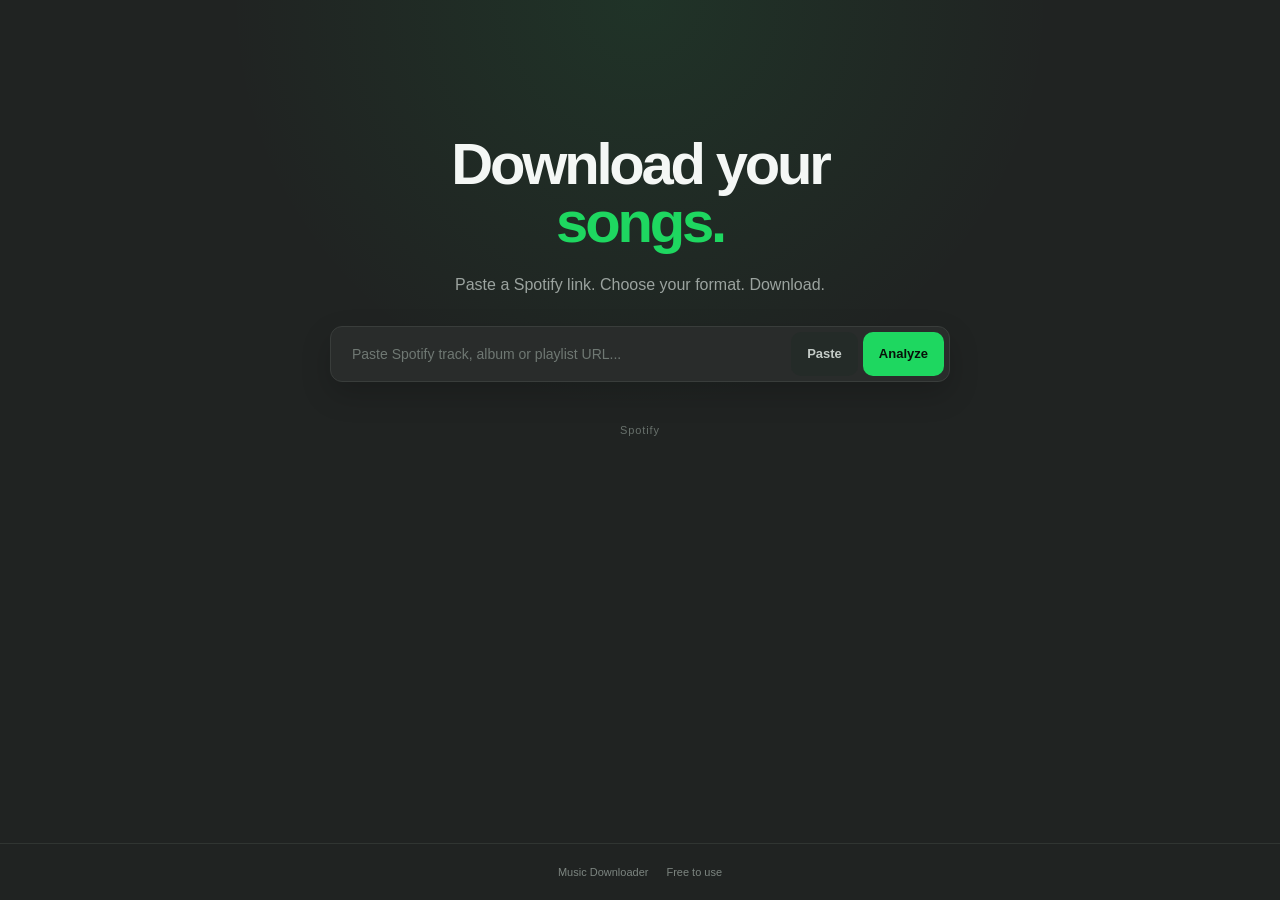
==== frontend/index.html @ bbc94697 "Initial Music Downloader" ====
<!DOCTYPE html>
<html lang="en">

<head>

    <meta charset="UTF-8">

    <meta
        name="viewport"
        content="width=device-width, initial-scale=1.0"
    >

    <title>
        Music Downloader — Download Spotify Music
    </title>

    <meta
        name="description"
        content="Download music from Spotify links in your preferred audio format."
    >

    <link
        rel="stylesheet"
        href="style.css"
    >

</head>


<body>

    <main>

        <!-- ==================================================
                HERO
        =================================================== -->

        <section class="hero">

            <div class="hero-content">

                


                <h1>
    Download your
    <span>songs.</span>
</h1>


<p class="hero-description">

    Paste a Spotify link. Choose your format. Download.

</p>


                <!-- DOWNLOAD BOX -->

                <div class="download-box">

                    <input
                        type="text"
                        id="spotifyUrl"
                        placeholder="Paste Spotify track, album or playlist URL..."
                        autocomplete="off"
                    >


                    <button
                        type="button"
                        id="pasteButton"
                    >
                        Paste
                    </button>


                    <button
                        type="button"
                        id="analyzeButton"
                    >
                        Analyze
                    </button>

                </div>


                <p
                    class="input-note"
                    id="inputNote"
                ></p>


                <div class="supported">

                    <span>
                        Spotify
                    </span>

                </div>

            </div>

        </section>


        <!-- ==================================================
             RESULTS
        =================================================== -->

        <section
            class="results"
            id="results"
            style="display: none;"
        >

            <div class="results-container">


                <div class="results-header">

                    <div>

                        <span>
                            YOUR MUSIC
                        </span>

                        <h2>
                            Ready to download
                        </h2>

                    </div>


                    <button
                        type="button"
                        id="closeResults"
                        class="close-results"
                    >
                        ×
                    </button>

                </div>


                <!-- TRACK -->

                <div class="track-card">


                    <div class="track-info">

                        <img
                            src=""
                            id="trackThumbnail"
                            class="track-thumbnail"
                            alt="Album artwork"
                        >


                        <div class="track-details">

                            <h3
                                id="trackTitle"
                            >
                                Track title
                            </h3>


                            <p
                                id="trackArtist"
                            >
                                Artist
                            </p>

                        </div>

                    </div>


                    <!-- DOWNLOAD OPTIONS -->

                    <div class="download-options">


                        <div class="option-heading">

                            <div>

                                <h3>
                                    Download
                                </h3>

                                <span>
                                    Choose your audio format and quality.
                                </span>

                            </div>

                        </div>


                        <div class="download-controls">


                            <select
                                id="audioFormat"
                            >

                                <option value="mp3">
                                    MP3
                                </option>

                                <option value="m4a">
                                    M4A
                                </option>

                                <option value="opus">
                                    Opus
                                </option>

                                <option value="ogg">
                                    OGG
                                </option>

                                <option value="flac">
                                    FLAC
                                </option>

                                <option value="wav">
                                    WAV
                                </option>

                            </select>


                            <select
                                id="audioBitrate"
                            >

                                <option value="128k">
                                    128 kbps
                                </option>

                                <option value="192k">
                                    192 kbps
                                </option>

                                <option
                                    value="320k"
                                    selected
                                >
                                    320 kbps
                                </option>

                            </select>


                            <button
                                type="button"
                                id="downloadButton"
                            >
                                Download
                            </button>

                        </div>

                    </div>

                </div>

            </div>

        </section>


        <!-- ==================================================
             FOOTER
        =================================================== -->

        <footer>

            <span>
                Music Downloader
            </span>

            <span>
                Free to use
            </span>

        </footer>

    </main>


    <script
        src="script.js"
    ></script>

</body>

</html>
---- frontend/style.css ----
/* =========================================================
   RESET
========================================================= */

* {
    margin: 0;
    padding: 0;
    box-sizing: border-box;
}


html {
    scroll-behavior: smooth;
}


body {
    font-family:
        Inter,
        -apple-system,
        BlinkMacSystemFont,
        "Segoe UI",
        Roboto,
        Helvetica,
        Arial,
        sans-serif;

    background: #202322;
    color: #f4f7f5;

    min-height: 100vh;
}


/* =========================================================
   MAIN
========================================================= */

main {
    min-height: 100vh;

    display: flex;
    flex-direction: column;
}


/* =========================================================
   HERO
========================================================= */

.hero {
    min-height: 64vh;

    display: flex;
    align-items: center;
    justify-content: center;

    padding: 55px 24px 60px;

    background:
        radial-gradient(
            circle at 50% 0%,
            rgba(30, 215, 96, 0.09),
            transparent 48%
        ),
        #202322;
}


.hero-content {
    width: 100%;
    max-width: 820px;

    text-align: center;
}


/* =========================================================
   HERO TITLE
========================================================= */

.hero h1 {
    margin-top: 0;

    font-size: clamp(40px, 5.5vw, 58px);

    line-height: 1;

    letter-spacing: -0.055em;

    font-weight: 750;
}


.hero h1 span {
    display: block;

    color: #1ed760;
}


/* =========================================================
   HERO DESCRIPTION
========================================================= */

.hero-description {
    max-width: 500px;

    margin: 22px auto 0;

    color: #9ba39f;

    font-size: 16px;

    line-height: 1.55;
}


/* =========================================================
   DOWNLOAD BOX
========================================================= */

.download-box {
    width: 100%;
    max-width: 620px;

    margin: 28px auto 0;

    padding: 5px;

    display: flex;
    align-items: center;

    background: #292c2b;

    border: 1px solid #393d3b;

    border-radius: 12px;

    box-shadow:
        0 12px 30px rgba(0, 0, 0, 0.18);
}


.download-box input {
    flex: 1;

    min-width: 0;

    height: 44px;

    padding: 0 16px;

    border: none;
    outline: none;

    background: transparent;

    color: #f4f7f5;

    font-size: 14px;
}


.download-box input::placeholder {
    color: #6f7873;
}


.download-box button {
    height: 44px;

    padding: 0 16px;

    border: none;

    border-radius: 10px;

    font-size: 13px;

    font-weight: 700;

    cursor: pointer;

    transition:
        transform 0.2s ease,
        background 0.2s ease,
        opacity 0.2s ease;
}


#pasteButton {
    margin-right: 5px;

    background: #242b28;

    color: #c4cbc7;
}


#pasteButton:hover {
    background: #2c3531;
}


#analyzeButton {
    background: #1ed760;

    color: #071109;
}


#analyzeButton:hover {
    background: #24e06a;

    transform: translateY(-1px);
}


#analyzeButton:disabled {
    opacity: 0.6;

    cursor: wait;

    transform: none;
}


.download-box button:active {
    transform: translateY(1px);
}


/* =========================================================
   INPUT NOTE
========================================================= */

.input-note {
    min-height: 20px;

    margin-top: 10px;

    color: #ff6b6b;

    font-size: 12px;
}


/* =========================================================
   SUPPORTED
========================================================= */

.supported {
    margin-top: 12px;

    color: #68716c;

    font-size: 11px;

    letter-spacing: 0.08em;
}


/* =========================================================
   RESULTS
========================================================= */

.results {
    padding: 10px 24px 55px;

    background: #252827;

    border-top: 1px solid #343836;
}


.results-container {
    width: 100%;
    max-width: 820px;

    margin: 0 auto;
}


/* =========================================================
   RESULTS HEADER
========================================================= */

.results-header {
    display: flex;
    align-items: flex-start;
    justify-content: space-between;

    max-width: 760px;

    margin: 0 auto 18px;
}


.results-header > div > span {
    color: #1ed760;

    font-size: 10px;

    font-weight: 700;

    letter-spacing: 0.14em;
}


.results-header h2 {
    margin-top: 5px;

    color: #f4f7f5;

    font-size: 25px;

    line-height: 1.1;

    letter-spacing: -0.035em;
}


.close-results {
    width: 34px;
    height: 34px;

    border: 1px solid #303834;

    border-radius: 50%;

    background: #1b201e;

    color: #aeb6b1;

    font-size: 20px;

    font-weight: 300;

    line-height: 1;

    cursor: pointer;

    transition:
        background 0.2s ease,
        color 0.2s ease;
}


.close-results:hover {
    background: #1ed760;

    color: #071109;

    border-color: #1ed760;
}


/* =========================================================
   TRACK CARD
========================================================= */

.track-card {
    overflow: hidden;

    max-width: 760px;

    margin: 0 auto;

    border: 1px solid #343a37;

    border-radius: 16px;

    background: #202422;

    box-shadow:
        0 12px 30px rgba(0, 0, 0, 0.18);
}


/* =========================================================
   TRACK INFO
========================================================= */

.track-info {
    display: flex;
    align-items: center;

    gap: 16px;

    padding: 16px 18px;
}


.track-thumbnail {
    width: 78px;
    height: 78px;

    flex-shrink: 0;

    object-fit: cover;

    border-radius: 11px;

    background: #252b28;

    box-shadow:
        0 6px 18px rgba(0, 0, 0, 0.25);
}


.track-details h3 {
    color: #f4f7f5;

    font-size: 19px;

    line-height: 1.15;

    letter-spacing: -0.035em;
}


.track-details p {
    margin-top: 5px;

    color: #89928d;

    font-size: 13px;
}


/* =========================================================
   DOWNLOAD OPTIONS
========================================================= */

.download-options {
    padding: 16px 18px;

    border-top: 1px solid #343a37;

    background: #1d211f;
}


.option-heading h3 {
    color: #f4f7f5;

    font-size: 15px;

    letter-spacing: -0.02em;
}


.option-heading span {
    display: block;

    margin-top: 4px;

    color: #77807b;

    font-size: 11px;
}


/* =========================================================
   DOWNLOAD CONTROLS
========================================================= */

.download-controls {
    display: flex;

    gap: 8px;

    margin-top: 13px;
}


.download-controls select {
    height: 44px;

    padding: 0 12px;

    border: 1px solid #303834;

    border-radius: 9px;

    outline: none;

    background: #252a27;

    color: #dce2df;

    font-size: 12px;

    cursor: pointer;
}


.download-controls select:focus {
    border-color: #1ed760;
}


#audioFormat {
    width: 110px;
}


#audioBitrate {
    width: 125px;
}


#downloadButton {
    flex: 1;

    height: 44px;

    border: none;

    border-radius: 9px;

    background: #1ed760;

    color: #071109;

    font-size: 12px;

    font-weight: 700;

    cursor: pointer;

    transition:
        background 0.2s ease,
        transform 0.2s ease;
}


#downloadButton:hover {
    background: #24e06a;

    transform: translateY(-1px);
}


/* =========================================================
   FOOTER
========================================================= */

footer {
    margin-top: auto;

    padding: 22px;

    display: flex;
    align-items: center;
    justify-content: center;

    gap: 18px;

    border-top: 1px solid #303532;

    background: #202322;

    color: #7c8580;

    font-size: 11px;
}


/* =========================================================
   RESPONSIVE — TABLET
========================================================= */

@media (max-width: 700px) {

    .hero {
        min-height: 62vh;

        padding: 50px 18px;
    }


    .hero h1 {
        font-size: clamp(44px, 13vw, 65px);
    }


    .hero-description {
        font-size: 15px;
    }


    .download-box {
        flex-wrap: wrap;

        padding: 7px;
    }


    .download-box input {
        width: 100%;

        flex-basis: 100%;

        height: 44px;
    }


    #pasteButton,
    #analyzeButton {
        flex: 1;

        margin-top: 5px;
    }


    #pasteButton {
        margin-right: 3px;
    }


    #analyzeButton {
        margin-left: 3px;
    }


    .results {
        padding: 38px 18px 50px;
    }


    .results-header {
        margin-bottom: 16px;
    }


    .results-header h2 {
        font-size: 23px;
    }


    .track-info {
        padding: 15px 16px;

        gap: 14px;
    }


    .track-thumbnail {
        width: 72px;
        height: 72px;
    }


    .track-details h3 {
        font-size: 18px;
    }


    .download-options {
        padding: 15px 16px;
    }


    .download-controls {
        flex-wrap: wrap;
    }


    .download-controls select {
        flex: 1;

        min-width: 120px;
    }


    #downloadButton {
        flex-basis: 100%;
    }

}


/* =========================================================
   RESPONSIVE — MOBILE
========================================================= */

@media (max-width: 480px) {

    .hero {
        min-height: 60vh;

        padding-top: 40px;
    }


    .hero h1 {
        font-size: 40px;
    }


    .hero-description {
        margin-top: 18px;

        font-size: 14px;
    }


    .download-box {
        margin-top: 27px;
    }


    .download-box input {
        font-size: 13px;
    }


    .download-box button {
        font-size: 12px;

        padding: 0 13px;
    }


    .results-header h2 {
        font-size: 22px;
    }


    .track-info {
        gap: 12px;
    }


    .track-thumbnail {
        width: 65px;
        height: 65px;

        border-radius: 9px;
    }


    .track-details h3 {
        font-size: 16px;
    }


    .track-details p {
        font-size: 12px;
    }


    .download-controls {
        display: grid;

        grid-template-columns: 1fr 1fr;
    }


    .download-controls select {
        width: 100%;

        min-width: 0;
    }


    #downloadButton {
        width: 100%;
    }


    footer {
        flex-direction: column;

        gap: 6px;
    }

}
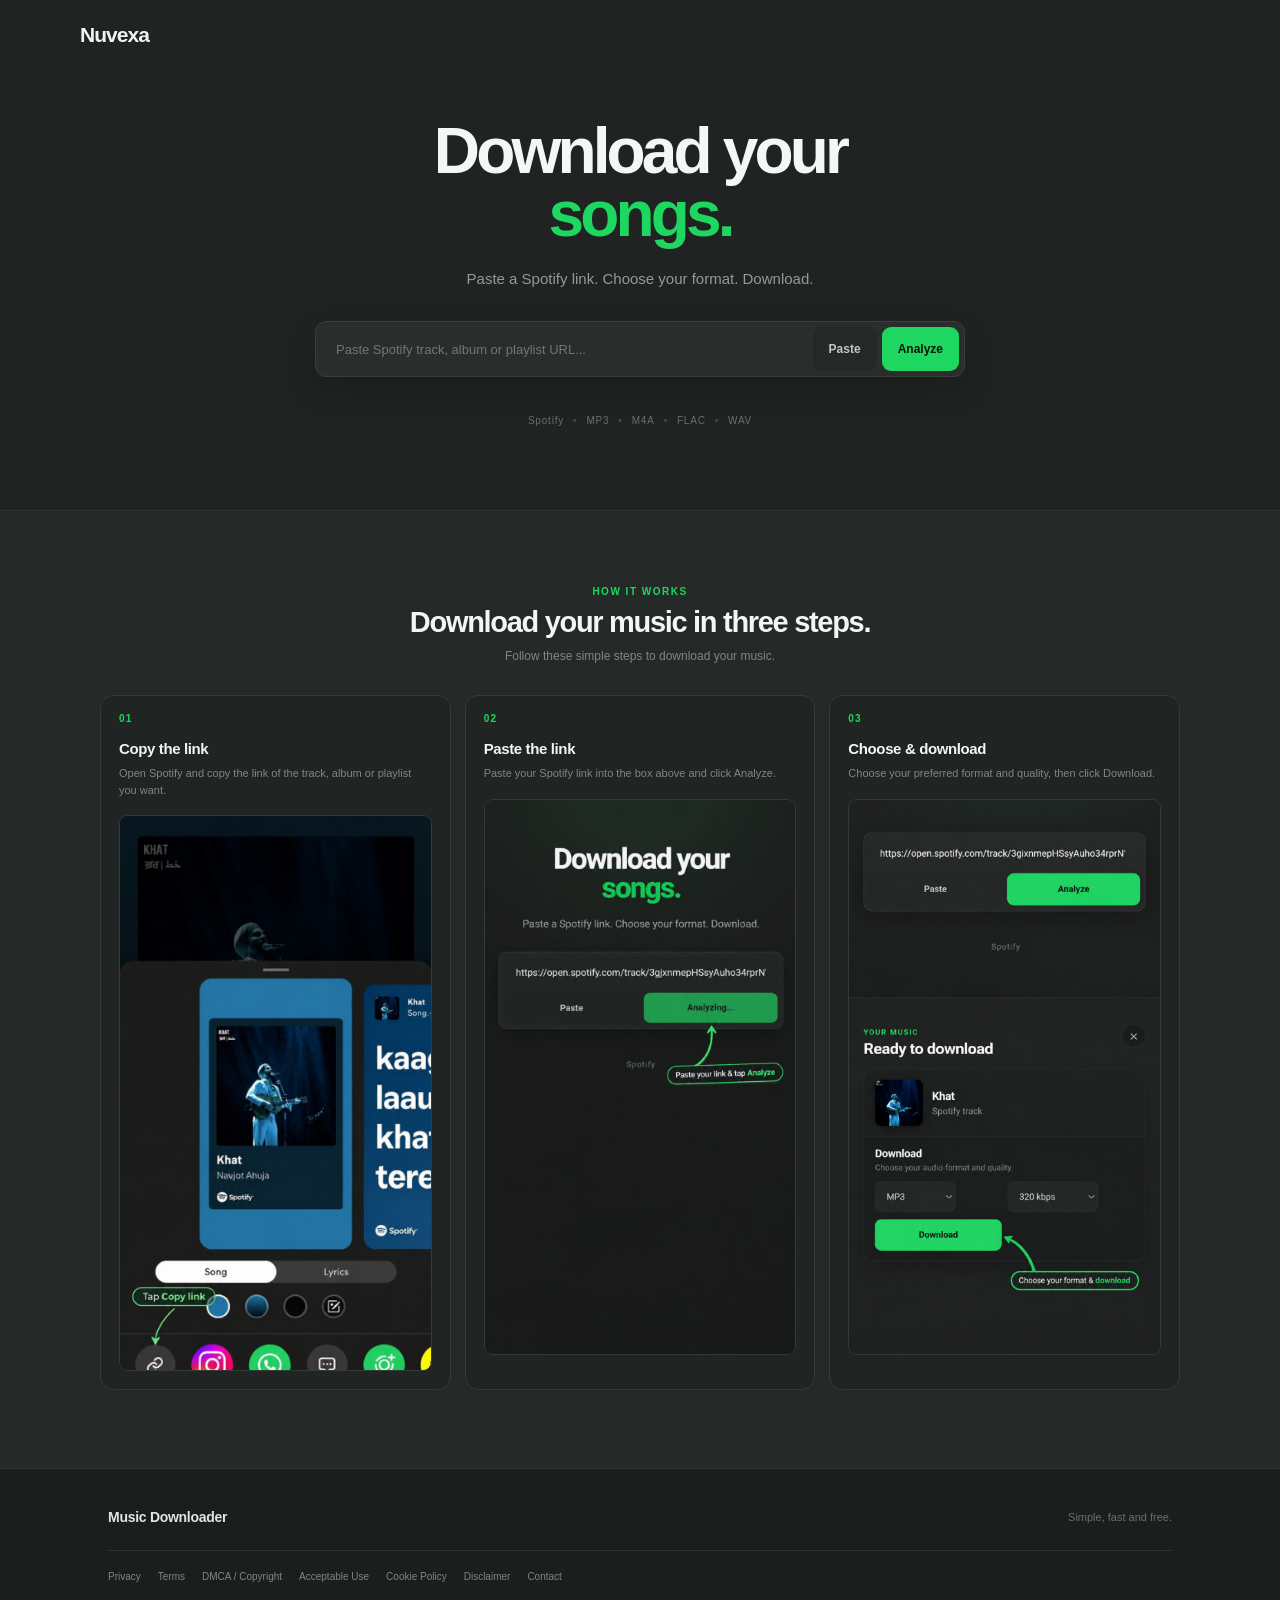
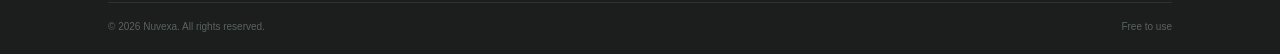
==== commit efb04103: "Add tutorial section to music downloader" ====
--- a/frontend/index.html
+++ b/frontend/index.html
@@ -10,9 +10,7 @@
         content="width=device-width, initial-scale=1.0"
     >
 
-    <title>
-        Music Downloader — Download Spotify Music
-    </title>
+    <title>Music Downloader — Download Spotify Music</title>
 
     <meta
         name="description"
@@ -20,39 +18,58 @@
     >
 
     <link
+        rel="icon"
+        type="image/png"
+        href="favicon.png"
+    >
+
+    <link
         rel="stylesheet"
         href="style.css"
     >
 
 </head>
 
-
 <body>
 
     <main>
 
         <!-- ==================================================
-                HERO
+             HEADER
         =================================================== -->
 
+        <header class="top-header">
+
+            <div class="top-header-inner">
+
+                <a
+                    href="#"
+                    class="nuvexa-brand"
+                >
+                    Nuvexa
+                </a>
+
+            </div>
+
+        </header>
+
+
+        <!-- ==================================================
+             HERO
+        =================================================== -->
+
         <section class="hero">
 
             <div class="hero-content">
 
-                
-
-
                 <h1>
-    Download your
-    <span>songs.</span>
-</h1>
-
-
-<p class="hero-description">
-
-    Paste a Spotify link. Choose your format. Download.
-
-</p>
+                    Download your
+                    <span>songs.</span>
+                </h1>
+
+                <p class="hero-description">
+                    Paste a Spotify link. Choose your format. Download.
+                </p>
 
 
                 <!-- DOWNLOAD BOX -->
@@ -66,7 +83,6 @@
                         autocomplete="off"
                     >
 
-
                     <button
                         type="button"
                         id="pasteButton"
@@ -74,7 +90,6 @@
                         Paste
                     </button>
 
-
                     <button
                         type="button"
                         id="analyzeButton"
@@ -93,9 +108,11 @@
 
                 <div class="supported">
 
-                    <span>
-                        Spotify
-                    </span>
+                    <span>Spotify</span>
+                    <span>MP3</span>
+                    <span>M4A</span>
+                    <span>FLAC</span>
+                    <span>WAV</span>
 
                 </div>
 
@@ -116,7 +133,6 @@
 
             <div class="results-container">
 
-
                 <div class="results-header">
 
                     <div>
@@ -130,7 +146,6 @@
                         </h2>
 
                     </div>
-
 
                     <button
                         type="button"
@@ -143,10 +158,7 @@
                 </div>
 
 
-                <!-- TRACK -->
-
                 <div class="track-card">
-
 
                     <div class="track-info">
 
@@ -157,19 +169,13 @@
                             alt="Album artwork"
                         >
 
-
                         <div class="track-details">
 
-                            <h3
-                                id="trackTitle"
-                            >
+                            <h3 id="trackTitle">
                                 Track title
                             </h3>
 
-
-                            <p
-                                id="trackArtist"
-                            >
+                            <p id="trackArtist">
                                 Artist
                             </p>
 
@@ -178,34 +184,24 @@
                     </div>
 
 
-                    <!-- DOWNLOAD OPTIONS -->
-
                     <div class="download-options">
 
-
                         <div class="option-heading">
 
-                            <div>
-
-                                <h3>
-                                    Download
-                                </h3>
-
-                                <span>
-                                    Choose your audio format and quality.
-                                </span>
-
-                            </div>
+                            <h3>
+                                Download
+                            </h3>
+
+                            <span>
+                                Choose your audio format and quality.
+                            </span>
 
                         </div>
 
 
                         <div class="download-controls">
 
-
-                            <select
-                                id="audioFormat"
-                            >
+                            <select id="audioFormat">
 
                                 <option value="mp3">
                                     MP3
@@ -234,9 +230,7 @@
                             </select>
 
 
-                            <select
-                                id="audioBitrate"
-                            >
+                            <select id="audioBitrate">
 
                                 <option value="128k">
                                     128 kbps
@@ -275,27 +269,211 @@
 
 
         <!-- ==================================================
+             HOW IT WORKS
+        =================================================== -->
+
+        <section class="how-it-works">
+
+            <div class="how-container">
+
+                <div class="section-heading">
+
+                    <span>
+                        HOW IT WORKS
+                    </span>
+
+                    <h2>
+                        Download your music in three steps.
+                    </h2>
+
+                    <p>
+                        Follow these simple steps to download your music.
+                    </p>
+
+                </div>
+
+
+                <div class="steps">
+
+                    <!-- STEP 01 -->
+
+                    <article class="step">
+
+                        <div class="step-number">
+                            01
+                        </div>
+
+                        <div class="step-content">
+
+                            <h3>
+                                Copy the link
+                            </h3>
+
+                            <p>
+                                Open Spotify and copy the link of the track, album or playlist you want.
+                            </p>
+
+
+                            <div class="screenshot-placeholder">
+
+                                <img
+                                    src="images/how-to-copy-link.png"
+                                    alt="How to copy a Spotify link"
+                                >
+
+                            </div>
+
+                        </div>
+
+                    </article>
+
+
+                    <!-- STEP 02 -->
+
+                    <article class="step">
+
+                        <div class="step-number">
+                            02
+                        </div>
+
+                        <div class="step-content">
+
+                            <h3>
+                                Paste the link
+                            </h3>
+
+                            <p>
+                                Paste your Spotify link into the box above and click Analyze.
+                            </p>
+
+
+                            <div class="screenshot-placeholder">
+
+                                <img
+                                    src="images/how-to-paste-link.png"
+                                    alt="How to paste a Spotify link"
+                                >
+
+                            </div>
+
+                        </div>
+
+                    </article>
+
+
+                    <!-- STEP 03 -->
+
+                    <article class="step">
+
+                        <div class="step-number">
+                            03
+                        </div>
+
+                        <div class="step-content">
+
+                            <h3>
+                                Choose & download
+                            </h3>
+
+                            <p>
+                                Choose your preferred format and quality, then click Download.
+                            </p>
+
+
+                            <div class="screenshot-placeholder">
+
+                                <img
+                                    src="images/how-to-download.png"
+                                    alt="How to download the music"
+                                >
+
+                            </div>
+
+                        </div>
+
+                    </article>
+
+                </div>
+
+            </div>
+
+        </section>
+
+
+        <!-- ==================================================
              FOOTER
         =================================================== -->
 
-        <footer>
-
-            <span>
-                Music Downloader
-            </span>
-
-            <span>
-                Free to use
-            </span>
+        <footer class="site-footer">
+
+            <div class="footer-inner">
+
+                <div class="footer-main">
+
+                    <div class="footer-brand">
+                        Music Downloader
+                    </div>
+
+                    <p>
+                        Simple, fast and free.
+                    </p>
+
+                </div>
+
+
+                <div class="footer-links">
+
+                    <a href="#">
+                        Privacy
+                    </a>
+
+                    <a href="#">
+                        Terms
+                    </a>
+
+                    <a href="#">
+                        DMCA / Copyright
+                    </a>
+
+                    <a href="#">
+                        Acceptable Use
+                    </a>
+
+                    <a href="#">
+                        Cookie Policy
+                    </a>
+
+                    <a href="#">
+                        Disclaimer
+                    </a>
+
+                    <a href="#">
+                        Contact
+                    </a>
+
+                </div>
+
+
+                <div class="footer-bottom">
+
+                    <span>
+                        © 2026 Nuvexa. All rights reserved.
+                    </span>
+
+                    <span>
+                        Free to use
+                    </span>
+
+                </div>
+
+            </div>
 
         </footer>
 
     </main>
 
 
-    <script
-        src="script.js"
-    ></script>
+    <script src="script.js"></script>
 
 </body>
 
--- a/frontend/style.css
+++ b/frontend/style.css
@@ -8,11 +8,9 @@
     box-sizing: border-box;
 }
 
-
 html {
     scroll-behavior: smooth;
 }
-
 
 body {
     font-family:
@@ -25,22 +23,55 @@
         Arial,
         sans-serif;
 
-    background: #202322;
-    color: #f4f7f5;
-
+    background: #202321;
+    color: #f3f6f4;
     min-height: 100vh;
 }
 
-
-/* =========================================================
-   MAIN
-========================================================= */
-
-main {
-    min-height: 100vh;
-
-    display: flex;
-    flex-direction: column;
+button,
+input,
+select {
+    font: inherit;
+}
+
+a {
+    color: inherit;
+    text-decoration: none;
+}
+
+
+/* =========================================================
+   HEADER
+========================================================= */
+
+.top-header {
+    width: 100%;
+    padding: 24px 28px 0;
+    background: #202321;
+}
+
+.top-header-inner {
+    width: 100%;
+    max-width: 1120px;
+    margin: 0 auto;
+}
+
+.nuvexa-brand {
+    display: inline-block;
+
+    color: #f0f4f1;
+
+    font-size: 21px;
+    line-height: 1;
+    font-weight: 750;
+
+    letter-spacing: -0.045em;
+
+    transition: color 0.2s ease;
+}
+
+.nuvexa-brand:hover {
+    color: #1ed760;
 }
 
 
@@ -49,28 +80,14 @@
 ========================================================= */
 
 .hero {
-    min-height: 64vh;
-
-    display: flex;
-    align-items: center;
-    justify-content: center;
-
-    padding: 55px 24px 60px;
-
-    background:
-        radial-gradient(
-            circle at 50% 0%,
-            rgba(30, 215, 96, 0.09),
-            transparent 48%
-        ),
-        #202322;
-}
-
+    padding: 74px 24px 84px;
+    background: #202321;
+}
 
 .hero-content {
     width: 100%;
     max-width: 820px;
-
+    margin: 0 auto;
     text-align: center;
 }
 
@@ -82,19 +99,17 @@
 .hero h1 {
     margin-top: 0;
 
-    font-size: clamp(40px, 5.5vw, 58px);
-
-    line-height: 1;
-
-    letter-spacing: -0.055em;
-
-    font-weight: 750;
-}
-
+    color: #f4f7f5;
+
+    font-size: clamp(44px, 6vw, 64px);
+    line-height: 0.98;
+
+    letter-spacing: -0.06em;
+    font-weight: 760;
+}
 
 .hero h1 span {
     display: block;
-
     color: #1ed760;
 }
 
@@ -104,15 +119,14 @@
 ========================================================= */
 
 .hero-description {
-    max-width: 500px;
+    max-width: 520px;
 
     margin: 22px auto 0;
 
-    color: #9ba39f;
-
-    font-size: 16px;
-
-    line-height: 1.55;
+    color: #929b96;
+
+    font-size: 15px;
+    line-height: 1.6;
 }
 
 
@@ -122,109 +136,89 @@
 
 .download-box {
     width: 100%;
-    max-width: 620px;
-
-    margin: 28px auto 0;
-
+    max-width: 650px;
+
+    margin: 30px auto 0;
     padding: 5px;
 
     display: flex;
     align-items: center;
 
-    background: #292c2b;
-
-    border: 1px solid #393d3b;
-
-    border-radius: 12px;
+    background: #292d2b;
+
+    border: 1px solid #393e3b;
+    border-radius: 11px;
 
     box-shadow:
-        0 12px 30px rgba(0, 0, 0, 0.18);
-}
-
+        0 14px 32px rgba(0, 0, 0, 0.16);
+}
 
 .download-box input {
     flex: 1;
-
     min-width: 0;
 
     height: 44px;
-
-    padding: 0 16px;
+    padding: 0 15px;
 
     border: none;
     outline: none;
 
     background: transparent;
 
-    color: #f4f7f5;
-
-    font-size: 14px;
-}
-
+    color: #f2f5f3;
+
+    font-size: 13px;
+}
 
 .download-box input::placeholder {
     color: #6f7873;
 }
 
-
 .download-box button {
     height: 44px;
 
     padding: 0 16px;
 
     border: none;
-
-    border-radius: 10px;
-
-    font-size: 13px;
-
+    border-radius: 9px;
+
+    font-size: 12px;
     font-weight: 700;
 
     cursor: pointer;
 
     transition:
+        background 0.2s ease,
         transform 0.2s ease,
-        background 0.2s ease,
         opacity 0.2s ease;
 }
-
 
 #pasteButton {
     margin-right: 5px;
 
-    background: #242b28;
-
-    color: #c4cbc7;
-}
-
+    background: #242826;
+    color: #c1c9c4;
+}
 
 #pasteButton:hover {
-    background: #2c3531;
-}
-
+    background: #303632;
+}
 
 #analyzeButton {
     background: #1ed760;
-
     color: #071109;
 }
-
 
 #analyzeButton:hover {
     background: #24e06a;
-
     transform: translateY(-1px);
 }
-
 
 #analyzeButton:disabled {
     opacity: 0.6;
-
     cursor: wait;
-
     transform: none;
 }
-
 
 .download-box button:active {
     transform: translateY(1px);
@@ -236,13 +230,13 @@
 ========================================================= */
 
 .input-note {
-    min-height: 20px;
-
-    margin-top: 10px;
-
-    color: #ff6b6b;
-
-    font-size: 12px;
+    min-height: 18px;
+
+    margin-top: 9px;
+
+    color: #ff7777;
+
+    font-size: 11px;
 }
 
 
@@ -251,33 +245,44 @@
 ========================================================= */
 
 .supported {
-    margin-top: 12px;
+    margin-top: 11px;
+
+    display: flex;
+    justify-content: center;
+    align-items: center;
+
+    gap: 9px;
 
     color: #68716c;
 
-    font-size: 11px;
-
+    font-size: 10px;
     letter-spacing: 0.08em;
 }
 
+.supported span:not(:last-child)::after {
+    content: "•";
+
+    margin-left: 9px;
+
+    color: #464d49;
+}
+
 
 /* =========================================================
    RESULTS
 ========================================================= */
 
 .results {
-    padding: 10px 24px 55px;
-
-    background: #252827;
-
-    border-top: 1px solid #343836;
-}
-
+    padding: 42px 24px 72px;
+
+    background: #202321;
+
+    border-top: 1px solid #303532;
+}
 
 .results-container {
     width: 100%;
     max-width: 820px;
-
     margin: 0 auto;
 }
 
@@ -287,54 +292,46 @@
 ========================================================= */
 
 .results-header {
+    max-width: 760px;
+
+    margin: 0 auto 17px;
+
     display: flex;
     align-items: flex-start;
     justify-content: space-between;
-
-    max-width: 760px;
-
-    margin: 0 auto 18px;
-}
-
+}
 
 .results-header > div > span {
     color: #1ed760;
 
     font-size: 10px;
-
-    font-weight: 700;
+    font-weight: 750;
 
     letter-spacing: 0.14em;
 }
-
 
 .results-header h2 {
     margin-top: 5px;
 
-    color: #f4f7f5;
-
-    font-size: 25px;
-
+    color: #f3f6f4;
+
+    font-size: 24px;
     line-height: 1.1;
 
     letter-spacing: -0.035em;
 }
 
-
 .close-results {
-    width: 34px;
-    height: 34px;
-
-    border: 1px solid #303834;
-
+    width: 32px;
+    height: 32px;
+
+    border: 1px solid #343a37;
     border-radius: 50%;
 
-    background: #1b201e;
-
-    color: #aeb6b1;
-
-    font-size: 20px;
-
+    background: #252a28;
+    color: #aab3ae;
+
+    font-size: 19px;
     font-weight: 300;
 
     line-height: 1;
@@ -343,15 +340,13 @@
 
     transition:
         background 0.2s ease,
-        color 0.2s ease;
-}
-
+        color 0.2s ease,
+        border-color 0.2s ease;
+}
 
 .close-results:hover {
     background: #1ed760;
-
     color: #071109;
-
     border-color: #1ed760;
 }
 
@@ -361,20 +356,20 @@
 ========================================================= */
 
 .track-card {
+    width: 100%;
+    max-width: 760px;
+
+    margin: 0 auto;
+
     overflow: hidden;
 
-    max-width: 760px;
-
-    margin: 0 auto;
+    background: #252927;
 
     border: 1px solid #343a37;
-
-    border-radius: 16px;
-
-    background: #202422;
+    border-radius: 14px;
 
     box-shadow:
-        0 12px 30px rgba(0, 0, 0, 0.18);
+        0 14px 34px rgba(0, 0, 0, 0.15);
 }
 
 
@@ -386,46 +381,42 @@
     display: flex;
     align-items: center;
 
-    gap: 16px;
+    gap: 15px;
 
     padding: 16px 18px;
 }
 
-
 .track-thumbnail {
-    width: 78px;
-    height: 78px;
+    width: 76px;
+    height: 76px;
 
     flex-shrink: 0;
 
     object-fit: cover;
 
-    border-radius: 11px;
-
-    background: #252b28;
+    border-radius: 10px;
+
+    background: #303632;
 
     box-shadow:
-        0 6px 18px rgba(0, 0, 0, 0.25);
-}
-
+        0 6px 18px rgba(0, 0, 0, 0.22);
+}
 
 .track-details h3 {
     color: #f4f7f5;
 
-    font-size: 19px;
-
+    font-size: 18px;
     line-height: 1.15;
 
     letter-spacing: -0.035em;
 }
-
 
 .track-details p {
     margin-top: 5px;
 
-    color: #89928d;
-
-    font-size: 13px;
+    color: #8b948f;
+
+    font-size: 12px;
 }
 
 
@@ -436,29 +427,27 @@
 .download-options {
     padding: 16px 18px;
 
+    background: #202422;
+
     border-top: 1px solid #343a37;
-
-    background: #1d211f;
-}
-
+}
 
 .option-heading h3 {
-    color: #f4f7f5;
-
-    font-size: 15px;
+    color: #f3f6f4;
+
+    font-size: 14px;
 
     letter-spacing: -0.02em;
 }
-
 
 .option-heading span {
     display: block;
 
     margin-top: 4px;
 
-    color: #77807b;
-
-    font-size: 11px;
+    color: #78817c;
+
+    font-size: 10px;
 }
 
 
@@ -471,61 +460,51 @@
 
     gap: 8px;
 
-    margin-top: 13px;
-}
-
+    margin-top: 12px;
+}
 
 .download-controls select {
-    height: 44px;
-
-    padding: 0 12px;
-
-    border: 1px solid #303834;
-
-    border-radius: 9px;
+    height: 42px;
+
+    padding: 0 11px;
+
+    border: 1px solid #353b38;
+    border-radius: 8px;
 
     outline: none;
 
-    background: #252a27;
-
+    background: #292e2b;
     color: #dce2df;
 
-    font-size: 12px;
+    font-size: 11px;
 
     cursor: pointer;
 }
-
 
 .download-controls select:focus {
     border-color: #1ed760;
 }
 
-
 #audioFormat {
-    width: 110px;
-}
-
+    width: 108px;
+}
 
 #audioBitrate {
-    width: 125px;
-}
-
+    width: 120px;
+}
 
 #downloadButton {
     flex: 1;
 
-    height: 44px;
+    height: 42px;
 
     border: none;
-
-    border-radius: 9px;
+    border-radius: 8px;
 
     background: #1ed760;
-
     color: #071109;
 
     font-size: 12px;
-
     font-weight: 700;
 
     cursor: pointer;
@@ -535,61 +514,258 @@
         transform 0.2s ease;
 }
 
-
 #downloadButton:hover {
     background: #24e06a;
-
     transform: translateY(-1px);
 }
 
 
 /* =========================================================
+   HOW IT WORKS
+========================================================= */
+
+.how-it-works {
+    padding: 70px 24px 78px;
+
+    background: #252927;
+
+    border-top: 1px solid #303532;
+}
+
+.how-container {
+    width: 100%;
+    max-width: 1080px;
+
+    margin: 0 auto;
+}
+
+.section-heading {
+    text-align: center;
+}
+
+.section-heading > span {
+    color: #1ed760;
+
+    font-size: 10px;
+    font-weight: 750;
+
+    letter-spacing: 0.15em;
+}
+
+.section-heading h2 {
+    max-width: 620px;
+
+    margin: 8px auto 0;
+
+    color: #f3f6f4;
+
+    font-size: 29px;
+    line-height: 1.1;
+
+    letter-spacing: -0.045em;
+}
+
+.section-heading p {
+    margin-top: 10px;
+
+    color: #7f8883;
+
+    font-size: 12px;
+}
+
+
+/* =========================================================
+   STEPS
+========================================================= */
+
+.steps {
+    display: grid;
+
+    grid-template-columns: repeat(3, 1fr);
+
+    gap: 14px;
+
+    margin-top: 32px;
+}
+
+.step {
+    overflow: hidden;
+
+    background: #202422;
+
+    border: 1px solid #343a37;
+    border-radius: 13px;
+}
+
+.step-number {
+    padding: 17px 18px 0;
+
+    color: #1ed760;
+
+    font-size: 10px;
+    font-weight: 750;
+
+    letter-spacing: 0.12em;
+}
+
+.step-content {
+    padding: 0 18px 18px;
+}
+
+.step h3 {
+    margin-top: 16px;
+
+    color: #f3f6f4;
+
+    font-size: 15px;
+    line-height: 1.2;
+
+    letter-spacing: -0.025em;
+}
+
+.step p {
+    margin-top: 7px;
+
+    color: #7f8883;
+
+    font-size: 11px;
+    line-height: 1.5;
+}
+
+
+/* =========================================================
+   SCREENSHOT PLACEHOLDER
+========================================================= */
+
+.screenshot-placeholder {
+    width: 100%;
+
+    margin-top: 17px;
+
+    overflow: hidden;
+
+    border: 1px solid #343a37;
+    border-radius: 9px;
+
+    background: #292e2b;
+
+    aspect-ratio: 9 / 16;
+}
+
+.screenshot-placeholder img {
+    display: block;
+
+    width: 100%;
+    height: 100%;
+
+    object-fit: cover;
+}
+
+
+/* =========================================================
    FOOTER
 ========================================================= */
 
-footer {
-    margin-top: auto;
-
-    padding: 22px;
-
+.site-footer {
+    background: #1b1e1d;
+
+    border-top: 1px solid #303532;
+}
+
+.footer-inner {
+    width: 100%;
+    max-width: 1120px;
+
+    margin: 0 auto;
+
+    padding: 40px 28px 22px;
+}
+
+.footer-main {
     display: flex;
+
     align-items: center;
-    justify-content: center;
-
-    gap: 18px;
-
-    border-top: 1px solid #303532;
-
-    background: #202322;
-
-    color: #7c8580;
+    justify-content: space-between;
+
+    padding-bottom: 25px;
+
+    border-bottom: 1px solid #2d3230;
+}
+
+.footer-brand {
+    color: #e1e6e3;
+
+    font-size: 14px;
+    font-weight: 700;
+
+    letter-spacing: -0.02em;
+}
+
+.footer-main p {
+    color: #68716c;
 
     font-size: 11px;
 }
 
-
-/* =========================================================
-   RESPONSIVE — TABLET
+.footer-links {
+    display: flex;
+
+    flex-wrap: wrap;
+
+    gap: 17px;
+
+    padding: 20px 0;
+}
+
+.footer-links a {
+    color: #7e8782;
+
+    font-size: 10px;
+
+    transition: color 0.2s ease;
+}
+
+.footer-links a:hover {
+    color: #1ed760;
+}
+
+.footer-bottom {
+    display: flex;
+
+    align-items: center;
+    justify-content: space-between;
+
+    padding-top: 18px;
+
+    border-top: 1px solid #2d3230;
+
+    color: #59625d;
+
+    font-size: 10px;
+}
+
+
+/* =========================================================
+   TABLET
 ========================================================= */
 
 @media (max-width: 700px) {
 
+    .top-header {
+        padding: 19px 19px 0;
+    }
+
+    .nuvexa-brand {
+        font-size: 20px;
+    }
+
     .hero {
-        min-height: 62vh;
-
-        padding: 50px 18px;
-    }
-
+        padding: 58px 18px 68px;
+    }
 
     .hero h1 {
-        font-size: clamp(44px, 13vw, 65px);
-    }
-
-
-    .hero-description {
-        font-size: 15px;
-    }
-
+        font-size: clamp(43px, 12vw, 62px);
+    }
 
     .download-box {
         flex-wrap: wrap;
@@ -597,15 +773,13 @@
         padding: 7px;
     }
 
-
     .download-box input {
         width: 100%;
 
         flex-basis: 100%;
 
-        height: 44px;
-    }
-
+        height: 43px;
+    }
 
     #pasteButton,
     #analyzeButton {
@@ -614,143 +788,147 @@
         margin-top: 5px;
     }
 
-
     #pasteButton {
         margin-right: 3px;
     }
 
-
     #analyzeButton {
         margin-left: 3px;
     }
 
-
     .results {
-        padding: 38px 18px 50px;
-    }
-
-
-    .results-header {
-        margin-bottom: 16px;
-    }
-
-
-    .results-header h2 {
-        font-size: 23px;
-    }
-
-
-    .track-info {
-        padding: 15px 16px;
-
-        gap: 14px;
-    }
-
-
-    .track-thumbnail {
-        width: 72px;
-        height: 72px;
-    }
-
-
-    .track-details h3 {
-        font-size: 18px;
-    }
-
-
-    .download-options {
-        padding: 15px 16px;
-    }
-
-
-    .download-controls {
-        flex-wrap: wrap;
-    }
-
-
-    .download-controls select {
+        padding: 38px 18px 60px;
+    }
+
+    .how-it-works {
+        padding: 56px 18px 64px;
+    }
+
+    .steps {
+        grid-template-columns: 1fr;
+
+        gap: 12px;
+    }
+
+    .step {
+        display: flex;
+
+        gap: 0;
+    }
+
+    .step-number {
+        flex: 0 0 48px;
+
+        padding: 19px 0 0 18px;
+    }
+
+    .step-content {
         flex: 1;
 
-        min-width: 120px;
-    }
-
-
-    #downloadButton {
-        flex-basis: 100%;
-    }
-
-}
-
-
-/* =========================================================
-   RESPONSIVE — MOBILE
+        padding: 0 18px 18px 0;
+    }
+
+    .step h3 {
+        margin-top: 18px;
+    }
+
+    .screenshot-placeholder {
+        max-width: 260px;
+    }
+
+    .footer-inner {
+        padding: 34px 20px 20px;
+    }
+
+    .footer-links {
+        gap: 13px 17px;
+    }
+
+}
+
+
+/* =========================================================
+   MOBILE
 ========================================================= */
 
 @media (max-width: 480px) {
 
+    .top-header {
+        padding: 17px 16px 0;
+    }
+
+    .nuvexa-brand {
+        font-size: 19px;
+    }
+
     .hero {
-        min-height: 60vh;
-
-        padding-top: 40px;
-    }
-
+        padding: 48px 16px 58px;
+    }
 
     .hero h1 {
         font-size: 40px;
     }
 
-
     .hero-description {
         margin-top: 18px;
 
-        font-size: 14px;
-    }
-
+        font-size: 13px;
+    }
 
     .download-box {
-        margin-top: 27px;
-    }
-
+        margin-top: 25px;
+    }
 
     .download-box input {
-        font-size: 13px;
-    }
-
+        font-size: 12px;
+    }
 
     .download-box button {
-        font-size: 12px;
-
-        padding: 0 13px;
-    }
-
+        font-size: 11px;
+    }
+
+    .supported {
+        flex-wrap: wrap;
+
+        gap: 4px;
+
+        line-height: 1.7;
+    }
+
+    .supported span:not(:last-child)::after {
+        margin-left: 5px;
+    }
+
+    .results {
+        padding: 32px 16px 50px;
+    }
 
     .results-header h2 {
-        font-size: 22px;
-    }
-
+        font-size: 21px;
+    }
 
     .track-info {
         gap: 12px;
-    }
-
+
+        padding: 14px;
+    }
 
     .track-thumbnail {
-        width: 65px;
-        height: 65px;
-
-        border-radius: 9px;
-    }
-
+        width: 64px;
+        height: 64px;
+    }
 
     .track-details h3 {
         font-size: 16px;
     }
 
-
     .track-details p {
-        font-size: 12px;
-    }
-
+        font-size: 11px;
+    }
+
+    .download-options {
+        padding: 14px;
+    }
 
     .download-controls {
         display: grid;
@@ -758,23 +936,80 @@
         grid-template-columns: 1fr 1fr;
     }
 
-
     .download-controls select {
         width: 100%;
 
         min-width: 0;
     }
 
-
     #downloadButton {
         width: 100%;
-    }
-
-
-    footer {
+
+        grid-column: 1 / -1;
+    }
+
+    .how-it-works {
+        padding: 48px 16px 56px;
+    }
+
+    .section-heading h2 {
+        font-size: 24px;
+    }
+
+    .section-heading p {
+        font-size: 11px;
+    }
+
+    .step {
+        display: block;
+    }
+
+    .step-number {
+        padding: 16px 16px 0;
+    }
+
+    .step-content {
+        padding: 0 16px 16px;
+    }
+
+    .step h3 {
+        margin-top: 14px;
+
+        font-size: 13px;
+    }
+
+    .step p {
+        font-size: 10px;
+    }
+
+    .screenshot-placeholder {
+        max-width: none;
+
+        margin-top: 15px;
+    }
+
+    .footer-main {
+        align-items: flex-start;
+
         flex-direction: column;
 
         gap: 6px;
+
+        padding-bottom: 20px;
+    }
+
+    .footer-links {
+        gap: 12px 16px;
+
+        padding: 18px 0;
+    }
+
+    .footer-bottom {
+        align-items: flex-start;
+
+        flex-direction: column;
+
+        gap: 7px;
     }
 
 }
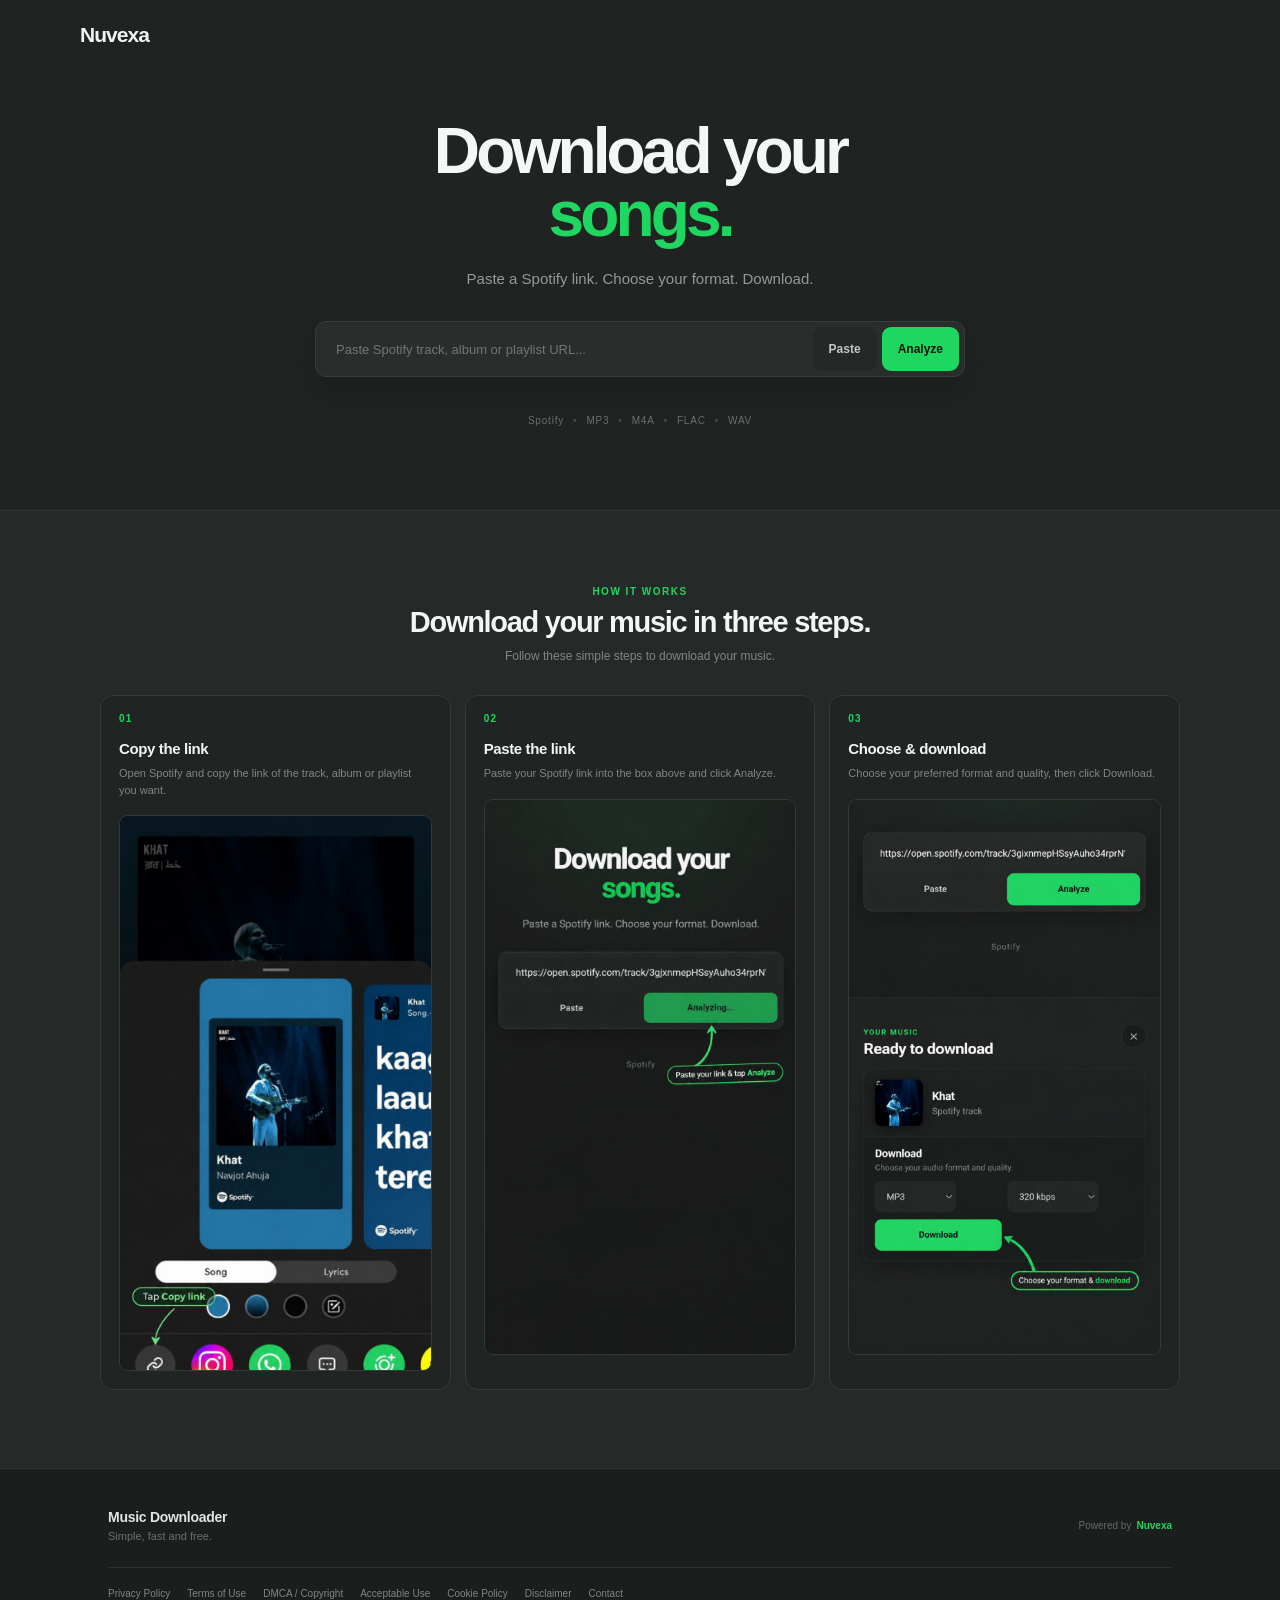
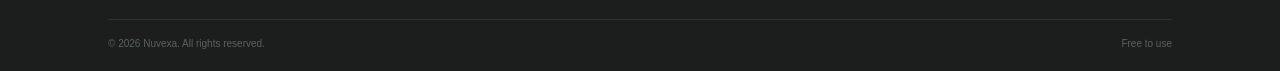
==== commit 77269cda: "Add legal pages and complete footer styling" ====
--- a/frontend/index.html
+++ b/frontend/index.html
@@ -43,7 +43,7 @@
             <div class="top-header-inner">
 
                 <a
-                    href="#"
+                    href="index.html"
                     class="nuvexa-brand"
                 >
                     Nuvexa
@@ -410,44 +410,60 @@
 
                 <div class="footer-main">
 
-                    <div class="footer-brand">
-                        Music Downloader
+                    <div>
+
+                        <div class="footer-brand">
+                            Music Downloader
+                        </div>
+
+                        <p>
+                            Simple, fast and free.
+                        </p>
+
                     </div>
 
-                    <p>
-                        Simple, fast and free.
-                    </p>
+                    <div class="footer-powered">
+
+                        <span>
+                            Powered by
+                        </span>
+
+                        <strong>
+                            Nuvexa
+                        </strong>
+
+                    </div>
 
                 </div>
 
 
                 <div class="footer-links">
 
-                    <a href="#">
-                        Privacy
-                    </a>
-
-                    <a href="#">
-                        Terms
-                    </a>
-
-                    <a href="#">
+                    <a href="privacy.html">
+                        Privacy Policy
+                    </a>
+
+                    <a href="terms.html">
+                        Terms of Use
+                    </a>
+
+                    <a href="dmca.html">
                         DMCA / Copyright
                     </a>
 
-                    <a href="#">
+                    <a href="acceptable-use.html">
                         Acceptable Use
                     </a>
 
-                    <a href="#">
+                    <a href="cookies.html">
                         Cookie Policy
                     </a>
 
-                    <a href="#">
+                    <a href="disclaimer.html">
                         Disclaimer
                     </a>
 
-                    <a href="#">
+                    <a href="contact.html">
                         Contact
                     </a>
 
--- a/frontend/style.css
+++ b/frontend/style.css
@@ -634,7 +634,7 @@
 
 
 /* =========================================================
-   SCREENSHOT PLACEHOLDER
+   SCREENSHOTS
 ========================================================= */
 
 .screenshot-placeholder {
@@ -659,6 +659,268 @@
     height: 100%;
 
     object-fit: cover;
+}
+
+
+/* =========================================================
+   LEGAL PAGES
+========================================================= */
+
+.legal-page {
+    background: #202321;
+}
+
+
+/* =========================================================
+   LEGAL CONTENT
+========================================================= */
+
+.legal-content {
+    padding: 72px 24px 90px;
+
+    background: #202321;
+}
+
+.legal-container {
+    width: 100%;
+    max-width: 850px;
+
+    margin: 0 auto;
+}
+
+
+/* =========================================================
+   LEGAL HEADING
+========================================================= */
+
+.legal-heading {
+    padding-bottom: 34px;
+
+    border-bottom: 1px solid #303532;
+}
+
+.legal-heading > span {
+    color: #1ed760;
+
+    font-size: 10px;
+    font-weight: 750;
+
+    letter-spacing: 0.15em;
+}
+
+.legal-heading h1 {
+    margin-top: 10px;
+
+    color: #f4f7f5;
+
+    font-size: clamp(38px, 6vw, 54px);
+    line-height: 1;
+
+    letter-spacing: -0.055em;
+}
+
+.legal-heading p {
+    margin-top: 13px;
+
+    color: #737c77;
+
+    font-size: 11px;
+}
+
+
+/* =========================================================
+   LEGAL DOCUMENT
+========================================================= */
+
+.legal-document {
+    padding-top: 38px;
+}
+
+.legal-document p {
+    margin-top: 16px;
+
+    color: #9aa39e;
+
+    font-size: 13px;
+    line-height: 1.75;
+}
+
+.legal-document p:first-child {
+    margin-top: 0;
+}
+
+.legal-document h2 {
+    margin-top: 38px;
+
+    color: #f0f4f2;
+
+    font-size: 18px;
+    line-height: 1.25;
+
+    letter-spacing: -0.025em;
+}
+
+.legal-document ul {
+    margin-top: 15px;
+
+    padding-left: 20px;
+}
+
+.legal-document li {
+    margin-top: 9px;
+
+    padding-left: 4px;
+
+    color: #9aa39e;
+
+    font-size: 13px;
+    line-height: 1.7;
+}
+
+.legal-document a {
+    color: #1ed760;
+
+    text-decoration: underline;
+    text-decoration-color: rgba(30, 215, 96, 0.35);
+    text-underline-offset: 3px;
+
+    transition:
+        color 0.2s ease,
+        text-decoration-color 0.2s ease;
+}
+
+.legal-document a:hover {
+    color: #24e06a;
+    text-decoration-color: #24e06a;
+}
+
+
+/* =========================================================
+   CONTACT PAGE
+========================================================= */
+
+.contact-document {
+    padding-top: 38px;
+}
+
+.contact-intro {
+    max-width: 700px;
+}
+
+.contact-intro p {
+    color: #9aa39e;
+
+    font-size: 14px;
+    line-height: 1.75;
+}
+
+.contact-cards {
+    display: grid;
+
+    grid-template-columns: repeat(3, 1fr);
+
+    gap: 14px;
+
+    margin-top: 34px;
+}
+
+.contact-card {
+    padding: 22px;
+
+    background: #252927;
+
+    border: 1px solid #343a37;
+    border-radius: 13px;
+
+    transition:
+        border-color 0.2s ease,
+        transform 0.2s ease;
+}
+
+.contact-card:hover {
+    border-color: #414844;
+
+    transform: translateY(-2px);
+}
+
+.contact-label {
+    color: #1ed760;
+
+    font-size: 9px;
+    font-weight: 750;
+
+    letter-spacing: 0.14em;
+}
+
+.contact-card h2 {
+    margin-top: 12px;
+
+    color: #f0f4f2;
+
+    font-size: 17px;
+    line-height: 1.2;
+
+    letter-spacing: -0.025em;
+}
+
+.contact-card p {
+    margin-top: 9px;
+
+    color: #818a85;
+
+    font-size: 11px;
+    line-height: 1.6;
+}
+
+.contact-email {
+    display: inline-block;
+
+    margin-top: 18px;
+
+    color: #1ed760;
+
+    font-size: 11px;
+    font-weight: 650;
+
+    word-break: break-word;
+
+    transition: color 0.2s ease;
+}
+
+.contact-email:hover {
+    color: #24e06a;
+}
+
+.contact-note {
+    margin-top: 20px;
+    padding: 19px 20px;
+
+    background: #202422;
+
+    border: 1px solid #343a37;
+    border-radius: 11px;
+}
+
+.contact-note strong {
+    color: #e5eae7;
+
+    font-size: 12px;
+}
+
+.contact-note p {
+    margin-top: 7px;
+
+    color: #7f8883;
+
+    font-size: 11px;
+    line-height: 1.65;
+}
+
+.contact-note a {
+    color: #1ed760;
+
+    text-decoration: underline;
+    text-underline-offset: 3px;
 }
 
 
@@ -702,9 +964,29 @@
 }
 
 .footer-main p {
+    margin-top: 5px;
+
     color: #68716c;
 
     font-size: 11px;
+}
+
+.footer-powered {
+    display: flex;
+
+    align-items: center;
+
+    gap: 5px;
+
+    color: #626b66;
+
+    font-size: 10px;
+}
+
+.footer-powered strong {
+    color: #1ed760;
+
+    font-weight: 700;
 }
 
 .footer-links {
@@ -836,6 +1118,14 @@
         max-width: 260px;
     }
 
+    .contact-cards {
+        grid-template-columns: 1fr;
+    }
+
+    .legal-content {
+        padding: 58px 18px 70px;
+    }
+
     .footer-inner {
         padding: 34px 20px 20px;
     }
@@ -988,14 +1278,65 @@
         margin-top: 15px;
     }
 
+    .legal-content {
+        padding: 48px 16px 58px;
+    }
+
+    .legal-heading {
+        padding-bottom: 27px;
+    }
+
+    .legal-heading h1 {
+        font-size: 37px;
+    }
+
+    .legal-heading p {
+        font-size: 10px;
+    }
+
+    .legal-document {
+        padding-top: 29px;
+    }
+
+    .legal-document h2 {
+        margin-top: 31px;
+
+        font-size: 16px;
+    }
+
+    .legal-document p,
+    .legal-document li {
+        font-size: 12px;
+    }
+
+    .contact-document {
+        padding-top: 29px;
+    }
+
+    .contact-intro p {
+        font-size: 12px;
+    }
+
+    .contact-card {
+        padding: 18px;
+    }
+
+    .contact-card h2 {
+        font-size: 16px;
+    }
+
     .footer-main {
         align-items: flex-start;
 
         flex-direction: column;
 
-        gap: 6px;
+        gap: 13px;
 
         padding-bottom: 20px;
+    }
+
+    .footer-powered {
+        font-size: 9px;
     }
 
     .footer-links {
